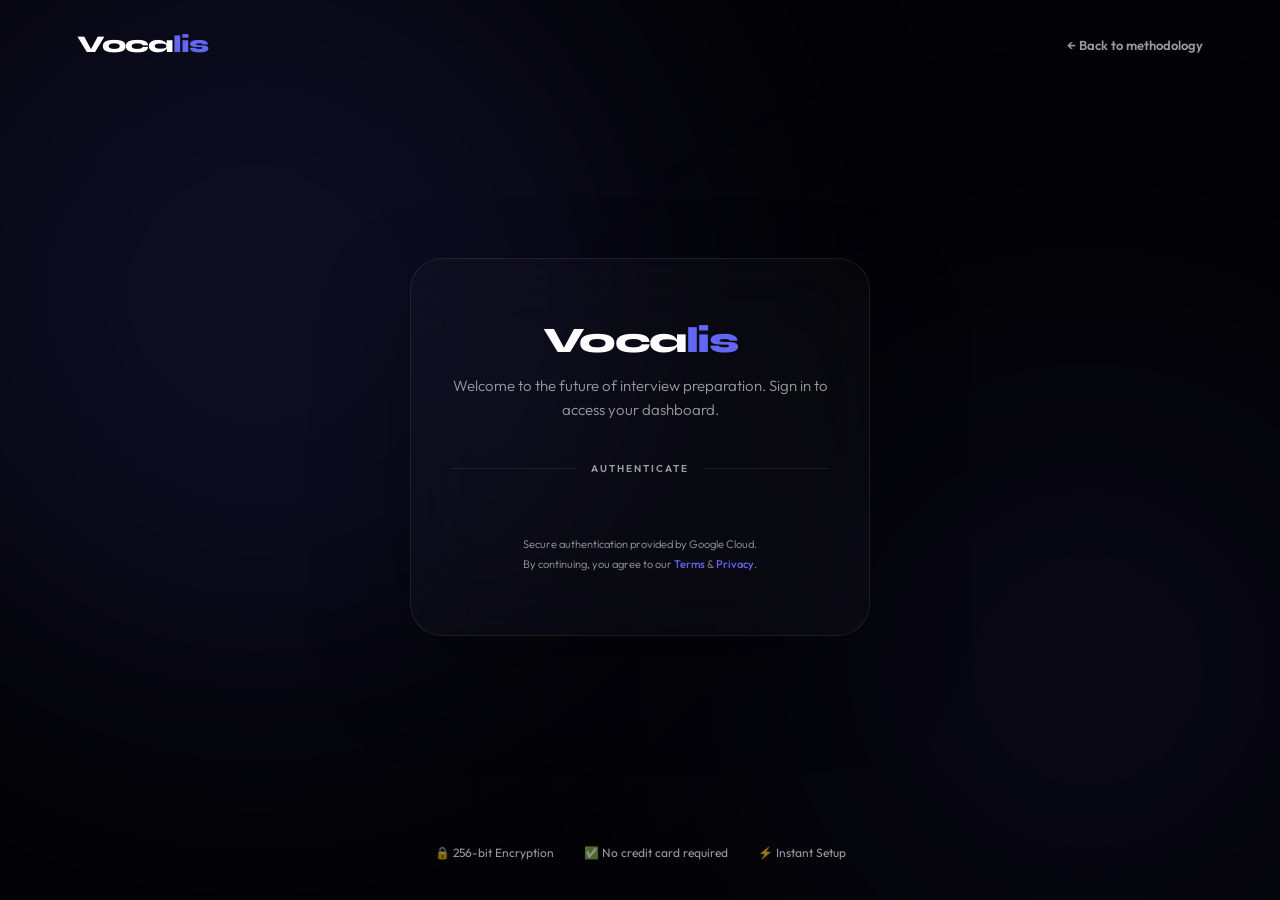
==== frontend/login.html @ 306b6c97 "Production ready release: Cinematic upgrades, API healing, and performance analytics" ====
<!DOCTYPE html>
<html lang="en">
<head>
<meta charset="UTF-8"/><meta name="viewport" content="width=device-width, initial-scale=1.0"/>
<title>Sign In — Vocalis</title>
<link rel="preconnect" href="https://fonts.googleapis.com">
<link href="https://fonts.googleapis.com/css2?family=Syne:wght@700;800&family=Outfit:wght@300;400;500;600&display=swap" rel="stylesheet">
<script src="js/auth.js"></script>
<script src="https://accounts.google.com/gsi/client" async defer></script>
<style>
:root {
  --bg: #030305;
  --surface: rgba(255, 255, 255, 0.03);
  --border: rgba(255, 255, 255, 0.08);
  --accent: #6366f1;
  --accent-glow: rgba(99, 102, 241, 0.15);
  --text: #ffffff;
  --text-dim: rgba(255, 255, 255, 0.6);
}

* { margin: 0; padding: 0; box-sizing: border-box; }
body {
  background: var(--bg);
  color: var(--text);
  font-family: 'Outfit', sans-serif;
  min-height: 100vh;
  display: flex; flex-direction: column;
  overflow: hidden;
}

/* ── ANIMATED BACKGROUND ── */
.bg-mesh { position: fixed; inset: 0; z-index: -1; overflow: hidden; pointer-events: none; }
.mesh-orb {
  position: absolute; border-radius: 50%; filter: blur(140px);
  animation: float 25s infinite alternate ease-in-out; opacity: 0.25;
}
.orb-1 { width: 60vw; height: 60vw; background: #312e81; top: -10%; left: -10%; }
.orb-2 { width: 50vw; height: 50vw; background: #1e1b4b; bottom: -10%; right: -10%; }

@keyframes float {
  0% { transform: translate(0, 0) scale(1); }
  100% { transform: translate(50px, 30px) scale(1.1); }
}

/* ── TOP BAR ── */
.top-bar {
  display: flex; align-items: center; justify-content: space-between;
  padding: 30px 6vw;
}
.logo {
  font-family: 'Syne', sans-serif; font-size: 24px; font-weight: 800;
  text-decoration: none; color: var(--text); letter-spacing: -1px;
}
.logo span { color: var(--accent); }
.back-btn {
  font-size: 13px; font-weight: 600; color: var(--text-dim); text-decoration: none;
  transition: color 0.3s;
}
.back-btn:hover { color: #fff; }

/* ── MAIN ── */
.main { flex: 1; display: flex; align-items: center; justify-content: center; padding: 40px 24px; }

.login-card {
  width: 100%; max-width: 460px;
  background: rgba(255, 255, 255, 0.02);
  border: 1px solid var(--border);
  border-radius: 32px; padding: 60px 40px;
  backdrop-filter: blur(40px);
  box-shadow: 0 40px 100px -20px rgba(0,0,0,0.5);
  text-align: center;
}

.card-logo { font-family: 'Syne', sans-serif; font-size: 36px; font-weight: 800; margin-bottom: 12px; letter-spacing: -1.5px; }
.card-logo span { color: var(--accent); }
.card-tagline { color: var(--text-dim); font-size: 15px; line-height: 1.6; margin-bottom: 40px; font-weight: 300; }

.divider-row { display: flex; align-items: center; gap: 15px; margin-bottom: 30px; }
.divider-line { flex: 1; height: 1px; background: var(--border); }
.divider-text { font-size: 10px; color: var(--text-dim); letter-spacing: 2px; font-weight: 600; }

.google-wrap { display: flex; justify-content: center; margin-bottom: 30px; }

.login-note { font-size: 11px; color: var(--text-dim); line-height: 1.8; font-weight: 300; }
.login-note a { color: var(--accent); text-decoration: none; font-weight: 500; }

/* ── BOTTOM ── */
footer { padding: 40px; display: flex; gap: 30px; justify-content: center; font-size: 12px; color: var(--text-dim); }
</style>
</head>
<body>

<div class="bg-mesh">
  <div class="mesh-orb orb-1"></div>
  <div class="mesh-orb orb-2"></div>
</div>

<div class="top-bar">
  <a href="/" class="logo">Voca<span>lis</span></a>
  <a href="/" class="back-btn">← Back to methodology</a>
</div>

<div class="main">
  <div class="login-card">
    <div class="card-logo">Voca<span>lis</span></div>
    <p class="card-tagline">Welcome to the future of interview preparation. Sign in to access your dashboard.</p>
    
    <div class="divider-row">
      <div class="divider-line"></div>
      <div class="divider-text">AUTHENTICATE</div>
      <div class="divider-line"></div>
    </div>

    <!-- Google Sign In -->
    <div id="g_id_onload"
      data-client_id="710790601928-04v7d1kvaao0311agvifb2997103e4em.apps.googleusercontent.com"
      data-callback="handleGoogleCredential"
      data-auto_prompt="false">
    </div>
    <div class="google-wrap">
      <div class="g_id_signin"
        data-type="standard"
        data-size="large"
        data-theme="filled_black"
        data-text="continue_with"
        data-shape="rectangular"
        data-logo_alignment="left"
        data-width="340">
      </div>
    </div>

    <p class="login-note">
      Secure authentication provided by Google Cloud.<br>
      By continuing, you agree to our <a href="#">Terms</a> & <a href="#">Privacy</a>.
    </p>
  </div>
</div>

<footer>
  <span>🔒 256-bit Encryption</span>
  <span>✅ No credit card required</span>
  <span>⚡ Instant Setup</span>
</footer>

<script>
window.addEventListener('DOMContentLoaded', () => {
  const user = getUser();
  const token = getToken();
  if (user && token) {
    window.location.href = user.role === 'admin' ? '/admin/dashboard.html' : '/student/dashboard.html';
  }
});
</script>
</body>
</html>
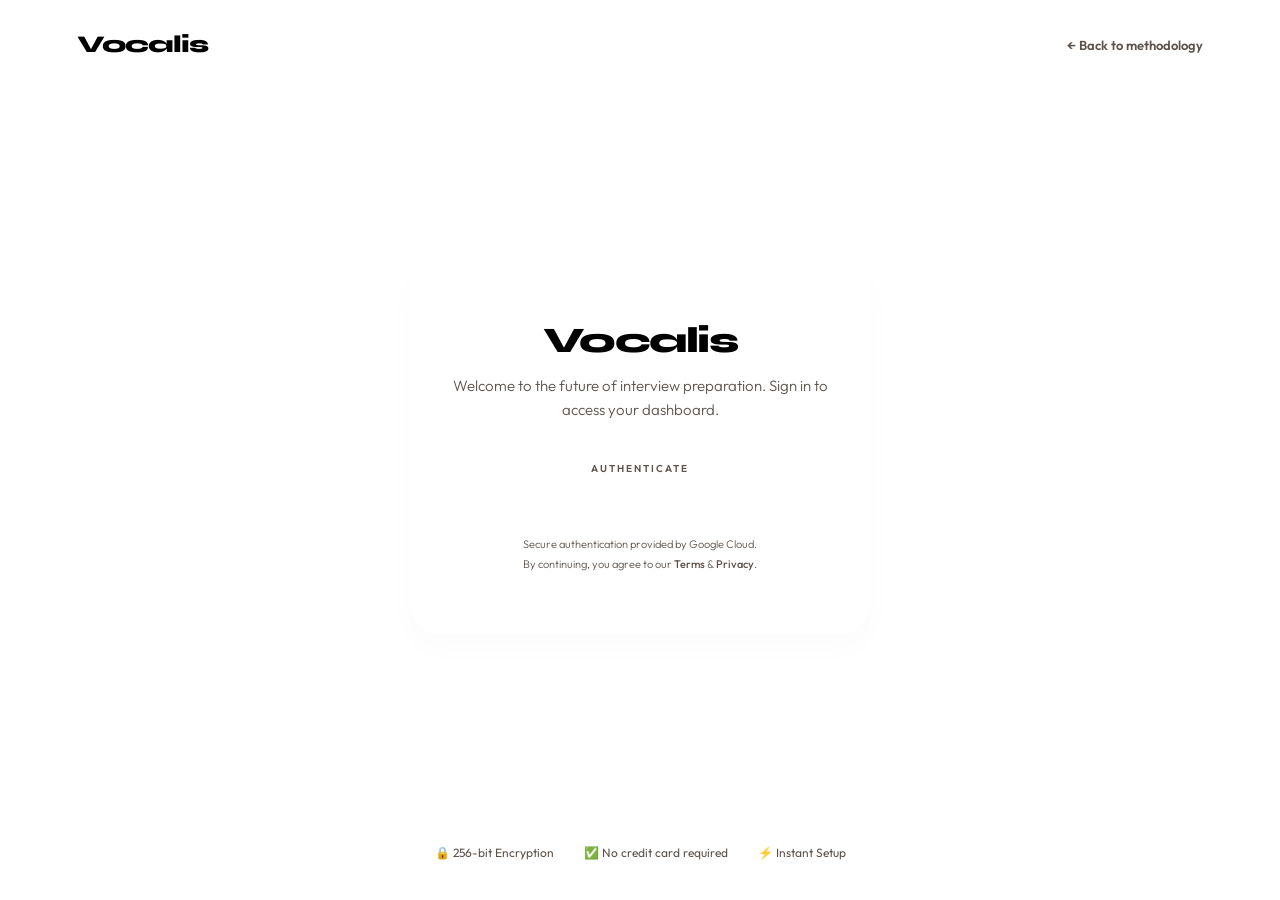
==== commit 5e2a3560: "css updated" ====
--- a/frontend/login.html
+++ b/frontend/login.html
@@ -9,13 +9,7 @@
 <script src="https://accounts.google.com/gsi/client" async defer></script>
 <style>
 :root {
-  --bg: #030305;
-  --surface: rgba(255, 255, 255, 0.03);
-  --border: rgba(255, 255, 255, 0.08);
-  --accent: #6366f1;
-  --accent-glow: rgba(99, 102, 241, 0.15);
-  --text: #ffffff;
-  --text-dim: rgba(255, 255, 255, 0.6);
+  --text-dim: #5c534c;
 }
 
 * { margin: 0; padding: 0; box-sizing: border-box; }
@@ -28,19 +22,7 @@
   overflow: hidden;
 }
 
-/* ── ANIMATED BACKGROUND ── */
-.bg-mesh { position: fixed; inset: 0; z-index: -1; overflow: hidden; pointer-events: none; }
-.mesh-orb {
-  position: absolute; border-radius: 50%; filter: blur(140px);
-  animation: float 25s infinite alternate ease-in-out; opacity: 0.25;
-}
-.orb-1 { width: 60vw; height: 60vw; background: #312e81; top: -10%; left: -10%; }
-.orb-2 { width: 50vw; height: 50vw; background: #1e1b4b; bottom: -10%; right: -10%; }
-
-@keyframes float {
-  0% { transform: translate(0, 0) scale(1); }
-  100% { transform: translate(50px, 30px) scale(1.1); }
-}
+/* Animations removed */
 
 /* ── TOP BAR ── */
 .top-bar {
@@ -56,18 +38,17 @@
   font-size: 13px; font-weight: 600; color: var(--text-dim); text-decoration: none;
   transition: color 0.3s;
 }
-.back-btn:hover { color: #fff; }
+.back-btn:hover { color: var(--text); }
 
 /* ── MAIN ── */
 .main { flex: 1; display: flex; align-items: center; justify-content: center; padding: 40px 24px; }
 
 .login-card {
   width: 100%; max-width: 460px;
-  background: rgba(255, 255, 255, 0.02);
+  background: var(--surface);
   border: 1px solid var(--border);
   border-radius: 32px; padding: 60px 40px;
-  backdrop-filter: blur(40px);
-  box-shadow: 0 40px 100px -20px rgba(0,0,0,0.5);
+  box-shadow: 0 12px 32px rgba(0,0,0,0.02);
   text-align: center;
 }
 
@@ -86,14 +67,17 @@
 
 /* ── BOTTOM ── */
 footer { padding: 40px; display: flex; gap: 30px; justify-content: center; font-size: 12px; color: var(--text-dim); }
+
+/* ── RESPONSIVE DESIGN ── */
+@media (max-width: 480px) {
+  .login-card { padding: 40px 20px; }
+  .top-bar { padding: 20px 24px; flex-direction: column; gap: 10px; }
+}
 </style>
 </head>
 <body>
 
-<div class="bg-mesh">
-  <div class="mesh-orb orb-1"></div>
-  <div class="mesh-orb orb-2"></div>
-</div>
+
 
 <div class="top-bar">
   <a href="/" class="logo">Voca<span>lis</span></a>
@@ -121,7 +105,7 @@
       <div class="g_id_signin"
         data-type="standard"
         data-size="large"
-        data-theme="filled_black"
+        data-theme="outline"
         data-text="continue_with"
         data-shape="rectangular"
         data-logo_alignment="left"
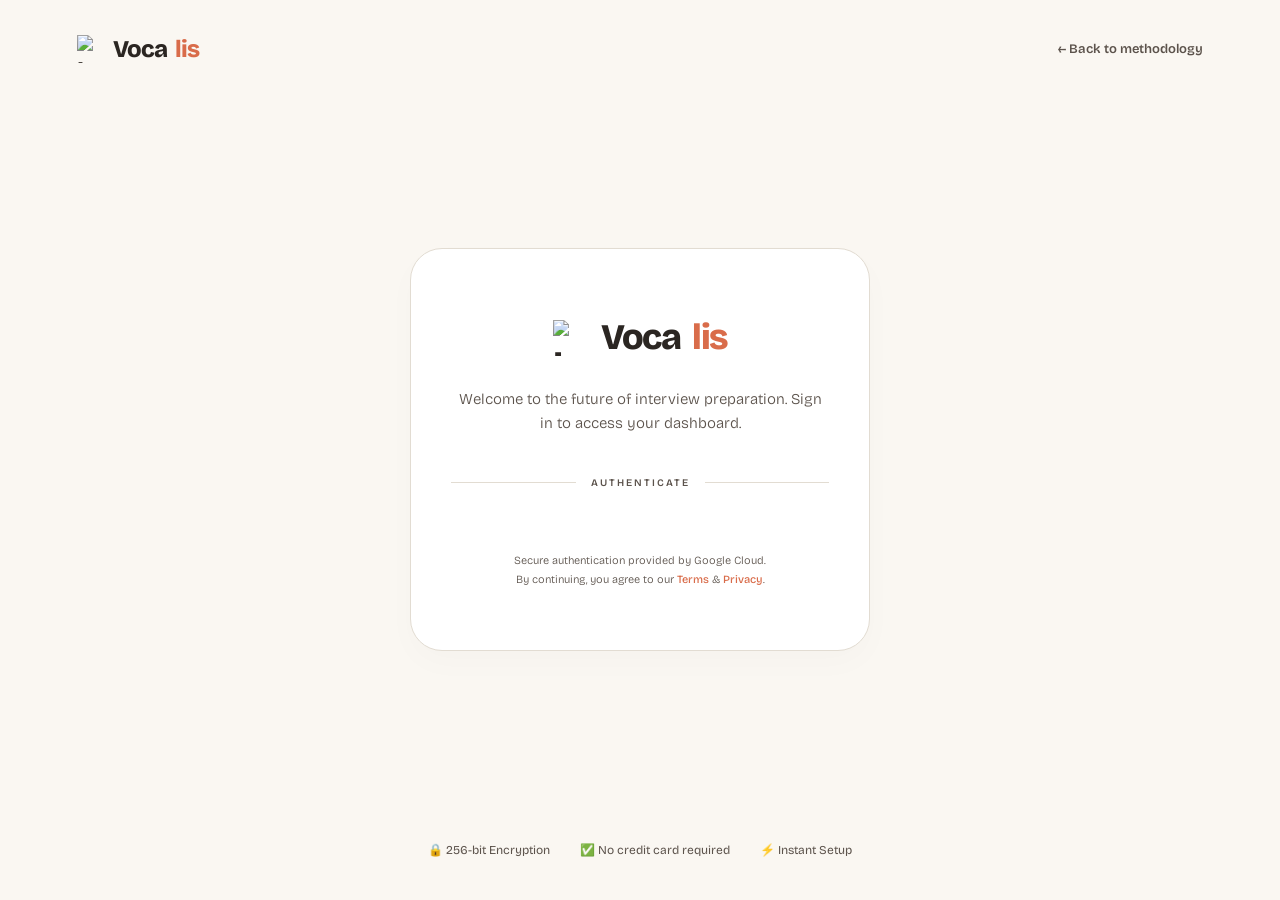
==== commit e74219d0: "logo updated" ====
--- a/frontend/login.html
+++ b/frontend/login.html
@@ -4,7 +4,8 @@
 <meta charset="UTF-8"/><meta name="viewport" content="width=device-width, initial-scale=1.0"/>
 <title>Sign In — Vocalis</title>
 <link rel="preconnect" href="https://fonts.googleapis.com">
-<link href="https://fonts.googleapis.com/css2?family=Syne:wght@700;800&family=Outfit:wght@300;400;500;600&display=swap" rel="stylesheet">
+<link href="https://fonts.googleapis.com/css2?family=Bricolage+Grotesque:opsz,wght@12..96,200..800&display=swap" rel="stylesheet">
+<link rel="stylesheet" href="css/style.css" />
 <script src="js/auth.js"></script>
 <script src="https://accounts.google.com/gsi/client" async defer></script>
 <style>
@@ -16,7 +17,7 @@
 body {
   background: var(--bg);
   color: var(--text);
-  font-family: 'Outfit', sans-serif;
+  font-family: 'Bricolage Grotesque', sans-serif;
   min-height: 100vh;
   display: flex; flex-direction: column;
   overflow: hidden;
@@ -30,8 +31,9 @@
   padding: 30px 6vw;
 }
 .logo {
-  font-family: 'Syne', sans-serif; font-size: 24px; font-weight: 800;
+  font-family: 'Bricolage Grotesque', sans-serif; font-size: 24px; font-weight: 800;
   text-decoration: none; color: var(--text); letter-spacing: -1px;
+  display: flex; align-items: center; gap: 8px;
 }
 .logo span { color: var(--accent); }
 .back-btn {
@@ -52,7 +54,7 @@
   text-align: center;
 }
 
-.card-logo { font-family: 'Syne', sans-serif; font-size: 36px; font-weight: 800; margin-bottom: 12px; letter-spacing: -1.5px; }
+.card-logo { font-family: 'Bricolage Grotesque', sans-serif; font-size: 36px; font-weight: 800; margin-bottom: 12px; letter-spacing: -1.5px; }
 .card-logo span { color: var(--accent); }
 .card-tagline { color: var(--text-dim); font-size: 15px; line-height: 1.6; margin-bottom: 40px; font-weight: 300; }
 
@@ -80,13 +82,13 @@
 
 
 <div class="top-bar">
-  <a href="/" class="logo">Voca<span>lis</span></a>
+  <a href="/" class="logo"><img src="/assets/logo.svg" alt="Logo" width="28" height="28" />Voca<span>lis</span></a>
   <a href="/" class="back-btn">← Back to methodology</a>
 </div>
 
 <div class="main">
   <div class="login-card">
-    <div class="card-logo">Voca<span>lis</span></div>
+    <div class="card-logo" style="display: flex; align-items: center; justify-content: center; gap: 12px; margin-bottom: 20px;"><img src="/assets/logo.svg" alt="Logo" width="36" height="36" />Voca<span>lis</span></div>
     <p class="card-tagline">Welcome to the future of interview preparation. Sign in to access your dashboard.</p>
     
     <div class="divider-row">
--- a/frontend/css/style.css
+++ b/frontend/css/style.css
@@ -0,0 +1,255 @@
+@import url('https://fonts.googleapis.com/css2?family=Bricolage+Grotesque:opsz,wght@12..96,200..800&display=swap');
+
+:root {
+  --bg: #faf7f2;
+  --bg2: #f3eee6;
+  --bg3: #eee8de;
+  --surface: #ffffff;
+  --surface2: #faf7f2;
+  --border: #e2dcd2;
+  --border2: #d1c8ba;
+  --accent: #d96c4a;
+  --accent2: #e08b6f;
+  --accent-glow: rgba(217, 108, 74, 0.15);
+  --green: #4f8a65;
+  --red: #d9534f;
+  --yellow: #d4a373;
+  --text: #2b2622;
+  --text2: #5c534c;
+  --text3: #8a817a;
+  --radius: 12px;
+  --radius-lg: 24px;
+}
+
+* { margin: 0; padding: 0; box-sizing: border-box; }
+
+html { scroll-behavior: smooth; }
+
+body {
+  font-family: 'Bricolage Grotesque', sans-serif;
+  background: var(--bg);
+  color: var(--text);
+  min-height: 100vh;
+  line-height: 1.6;
+}
+
+h1, h2, h3, h4 { font-family: 'Bricolage Grotesque', sans-serif; letter-spacing: -0.02em; }
+
+/* ── SCROLLBAR ── */
+::-webkit-scrollbar { width: 6px; }
+::-webkit-scrollbar-track { background: var(--bg2); }
+::-webkit-scrollbar-thumb { background: var(--border2); border-radius: 3px; }
+
+/* ── BUTTONS ── */
+.btn {
+  display: inline-flex; align-items: center; justify-content: center; gap: 8px;
+  padding: 12px 24px; border-radius: var(--radius); font-family: 'Bricolage Grotesque', sans-serif;
+  font-size: 14px; font-weight: 600; cursor: pointer; border: none;
+  transition: all 0.2s ease; text-decoration: none; letter-spacing: 0.01em;
+}
+.btn-primary {
+  background: var(--accent); color: #fff;
+  box-shadow: 0 4px 10px var(--accent-glow);
+}
+.btn-primary:hover { 
+  background: #c86343; 
+  box-shadow: 0 6px 14px rgba(217, 108, 74, 0.25); 
+  transform: translateY(-2px); 
+}
+.btn-outline {
+  background: var(--surface); color: var(--text); border: 1px solid var(--border2);
+  box-shadow: 0 2px 4px rgba(0,0,0,0.02);
+}
+.btn-outline:hover { border-color: var(--accent); color: var(--accent); background: var(--surface2); transform: translateY(-1px); }
+.btn-danger { background: var(--red); color: #fff; }
+.btn-danger:hover { background: #dc2626; }
+.btn-lg { padding: 16px 36px; font-size: 16px; border-radius: 14px; }
+.btn:disabled { opacity: 0.4; cursor: not-allowed; transform: none !important; }
+
+/* ── CARD ── */
+.card {
+  background: var(--surface); border: 1px solid var(--border);
+  border-radius: var(--radius-lg); padding: 32px;
+  box-shadow: 0 4px 16px rgba(0,0,0,0.02);
+  transition: transform 0.3s cubic-bezier(0.2, 0, 0.2, 1), border-color 0.3s, box-shadow 0.3s;
+}
+.card:hover { transform: translateY(-4px); border-color: var(--border2); box-shadow: 0 8px 24px rgba(0,0,0,0.04); }
+.card-sm { padding: 20px; border-radius: var(--radius); }
+
+/* ── NAV ── */
+.nav {
+  display: flex; align-items: center; justify-content: space-between;
+  padding: 16px 40px; border-bottom: 1px solid var(--border);
+  background: rgba(250, 247, 242, 0.9); backdrop-filter: blur(20px);
+  position: sticky; top: 0; z-index: 100;
+  animation: navSlideDown 0.8s cubic-bezier(0.2, 0, 0.2, 1);
+}
+@keyframes navSlideDown { from { transform: translateY(-100%); } to { transform: translateY(0); } }
+.nav-logo {
+  font-family: 'Bricolage Grotesque', sans-serif; font-size: 22px; font-weight: 800;
+  color: var(--text); text-decoration: none;
+ display: flex; align-items: center; gap: 8px; }
+.nav-logo span { color: var(--accent); }
+.nav-user { display: flex; align-items: center; gap: 12px; }
+.nav-avatar {
+  width: 36px; height: 36px; border-radius: 50%; border: 2px solid var(--border2);
+  object-fit: cover;
+}
+.nav-name { font-size: 14px; color: var(--text2); }
+
+/* ── FORM ELEMENTS ── */
+.form-group { display: flex; flex-direction: column; gap: 8px; }
+.form-label { font-size: 13px; font-weight: 500; color: var(--text2); letter-spacing: 0.05em; text-transform: uppercase; }
+.form-input {
+  background: var(--bg3); border: 1px solid var(--border); border-radius: var(--radius);
+  color: var(--text); padding: 12px 16px; font-family: 'Bricolage Grotesque', sans-serif;
+  font-size: 15px; transition: border-color 0.2s;
+  outline: none; width: 100%;
+}
+.form-input:focus { border-color: var(--accent); box-shadow: 0 0 0 3px var(--accent-glow); }
+.form-input::placeholder { color: var(--text3); }
+
+/* ── BADGE ── */
+.badge {
+  display: inline-flex; align-items: center; gap: 4px;
+  padding: 4px 10px; border-radius: 100px; font-size: 12px; font-weight: 600;
+}
+.badge-green { background: #ebf2ed; color: var(--green); }
+.badge-yellow { background: #fdf6ec; color: var(--yellow); }
+.badge-red { background: #faeaeb; color: var(--red); }
+.badge-purple { background: #fdf6ec; color: var(--accent); }
+
+/* ── PAGE LAYOUTS ── */
+.page { max-width: 1100px; margin: 0 auto; padding: 40px 24px; }
+.page-sm { max-width: 600px; margin: 0 auto; padding: 40px 24px; }
+.page-md { max-width: 800px; margin: 0 auto; padding: 40px 24px; }
+
+/* ── GRID ── */
+.grid-2 { display: grid; grid-template-columns: 1fr 1fr; gap: 20px; }
+.grid-3 { display: grid; grid-template-columns: repeat(3, 1fr); gap: 20px; }
+.grid-4 { display: grid; grid-template-columns: repeat(4, 1fr); gap: 20px; }
+
+/* ── STAT CARD ── */
+.stat-card {
+  background: var(--surface); border: 1px solid var(--border);
+  border-radius: var(--radius-lg); padding: 24px; position: relative; overflow: hidden;
+  box-shadow: 0 4px 12px rgba(0,0,0,0.02);
+}
+.stat-card::before {
+  content: ''; position: absolute; top: 0; left: 0; right: 0; height: 3px;
+  background: linear-gradient(90deg, var(--accent), var(--yellow));
+}
+.stat-value { font-family: 'Bricolage Grotesque', sans-serif; font-size: 36px; font-weight: 800; color: var(--text); }
+.stat-label { font-size: 13px; color: var(--text2); margin-top: 4px; }
+
+/* ── SCORE RING ── */
+.score-ring {
+  width: 120px; height: 120px; border-radius: 50%;
+  display: flex; flex-direction: column; align-items: center; justify-content: center;
+  border: 4px solid var(--border2); position: relative;
+}
+.score-ring .score-num { font-family: 'Bricolage Grotesque', sans-serif; font-size: 32px; font-weight: 800; }
+.score-ring .score-of { font-size: 12px; color: var(--text3); }
+
+/* ── TOAST ── */
+.toast {
+  position: fixed; bottom: 32px; right: 32px; z-index: 9999;
+  background: var(--surface); border: 1px solid var(--border2); color: var(--text);
+  border-radius: var(--radius); padding: 16px 24px; font-size: 14px;
+  box-shadow: 0 12px 40px rgba(0,0,0,0.1);
+  animation: toastSlide 0.4s cubic-bezier(0.2, 0, 0.2, 1);
+}
+@keyframes toastSlide { from { opacity: 0; transform: translateX(40px); } to { opacity: 1; transform: none; } }
+
+/* ── LOADING ── */
+.spinner {
+  width: 20px; height: 20px; border: 2px solid var(--border2);
+  border-top-color: var(--accent); border-radius: 50%;
+  animation: spin 0.7s linear infinite;
+}
+@keyframes spin { to { transform: rotate(360deg); } }
+
+.thinking-dots span {
+  display: inline-block; width: 6px; height: 6px; border-radius: 50%;
+  background: var(--accent2); margin: 0 2px;
+  animation: bounce 1.2s ease-in-out infinite;
+}
+.thinking-dots span:nth-child(2) { animation-delay: 0.2s; }
+.thinking-dots span:nth-child(3) { animation-delay: 0.4s; }
+@keyframes bounce { 0%,80%,100% { transform: scale(0.6); opacity: 0.4; } 40% { transform: scale(1); opacity: 1; } }
+
+/* ── SELECT OPTIONS ── */
+.option-group { display: flex; gap: 10px; flex-wrap: wrap; }
+.option-btn {
+  padding: 10px 18px; border-radius: var(--radius); border: 1px solid var(--border2);
+  background: var(--bg3); color: var(--text2); font-family: 'Bricolage Grotesque', sans-serif;
+  font-size: 14px; cursor: pointer; transition: all 0.2s;
+}
+.option-btn:hover { border-color: var(--accent); color: var(--accent); }
+.option-btn.active {
+  background: var(--accent-glow); border-color: var(--accent); color: var(--accent2);
+}
+
+/* ── PROGRESS BAR ── */
+.progress-bar {
+  height: 4px; background: var(--border); border-radius: 2px; overflow: hidden;
+}
+.progress-fill {
+  height: 100%; background: linear-gradient(90deg, var(--accent), var(--accent2));
+  transition: width 0.4s ease; border-radius: 2px;
+}
+
+/* ── TABLE ── */
+.table { width: 100%; border-collapse: collapse; }
+.table th {
+  text-align: left; font-family: 'Bricolage Grotesque', sans-serif; font-size: 12px;
+  text-transform: uppercase; letter-spacing: 0.08em; color: var(--text3);
+  padding: 12px 16px; border-bottom: 1px solid var(--border);
+}
+.table td { padding: 14px 16px; border-bottom: 1px solid var(--border); font-size: 14px; color: var(--text2); }
+.table tr:hover td { background: var(--bg3); color: var(--text); }
+
+/* ── GLOW EFFECTS ── */
+.glow-text { color: var(--accent); }
+.glow-card {
+  box-shadow: 0 8px 24px rgba(0,0,0,0.04);
+}
+
+/* ── UPLOAD ZONE ── */
+.upload-zone {
+  border: 2px dashed var(--border2); border-radius: var(--radius-lg);
+  padding: 48px; text-align: center; cursor: pointer;
+  transition: all 0.3s; background: var(--bg3);
+}
+.upload-zone:hover, .upload-zone.dragover {
+  border-color: var(--accent); background: rgba(108,99,255,0.05);
+}
+.upload-zone .upload-icon { font-size: 40px; margin-bottom: 12px; }
+.upload-zone p { color: var(--text2); font-size: 15px; }
+.upload-zone span { color: var(--accent); }
+
+/* ── ENTRANCE ANIMATIONS ── */
+.reveal { animation: reveal 0.8s cubic-bezier(0.2, 0, 0.2, 1) both; }
+@keyframes reveal { from { opacity: 0; transform: translateY(24px); } to { opacity: 1; transform: none; } }
+
+.delay-1 { animation-delay: 0.1s; }
+.delay-2 { animation-delay: 0.2s; }
+.delay-3 { animation-delay: 0.3s; }
+
+/* ── VERDICT ── */
+.verdict-badge {
+  display: inline-block; padding: 10px 24px; border-radius: 100px;
+  font-family: 'Bricolage Grotesque', sans-serif; font-weight: 700; font-size: 15px;
+  letter-spacing: 0.02em; backdrop-filter: blur(8px);
+}
+
+/* ── RESPONSIVE ── */
+@media (max-width: 768px) {
+  .grid-2, .grid-3, .grid-4 { grid-template-columns: 1fr; }
+  .nav { padding: 12px 16px; }
+  .page, .page-sm, .page-md { padding: 24px 16px; }
+  .card { padding: 20px; }
+  .stat-card { padding: 16px; }
+  h1 { font-size: 2rem; }
+  h2 { font-size: 1.5rem; }
+}
